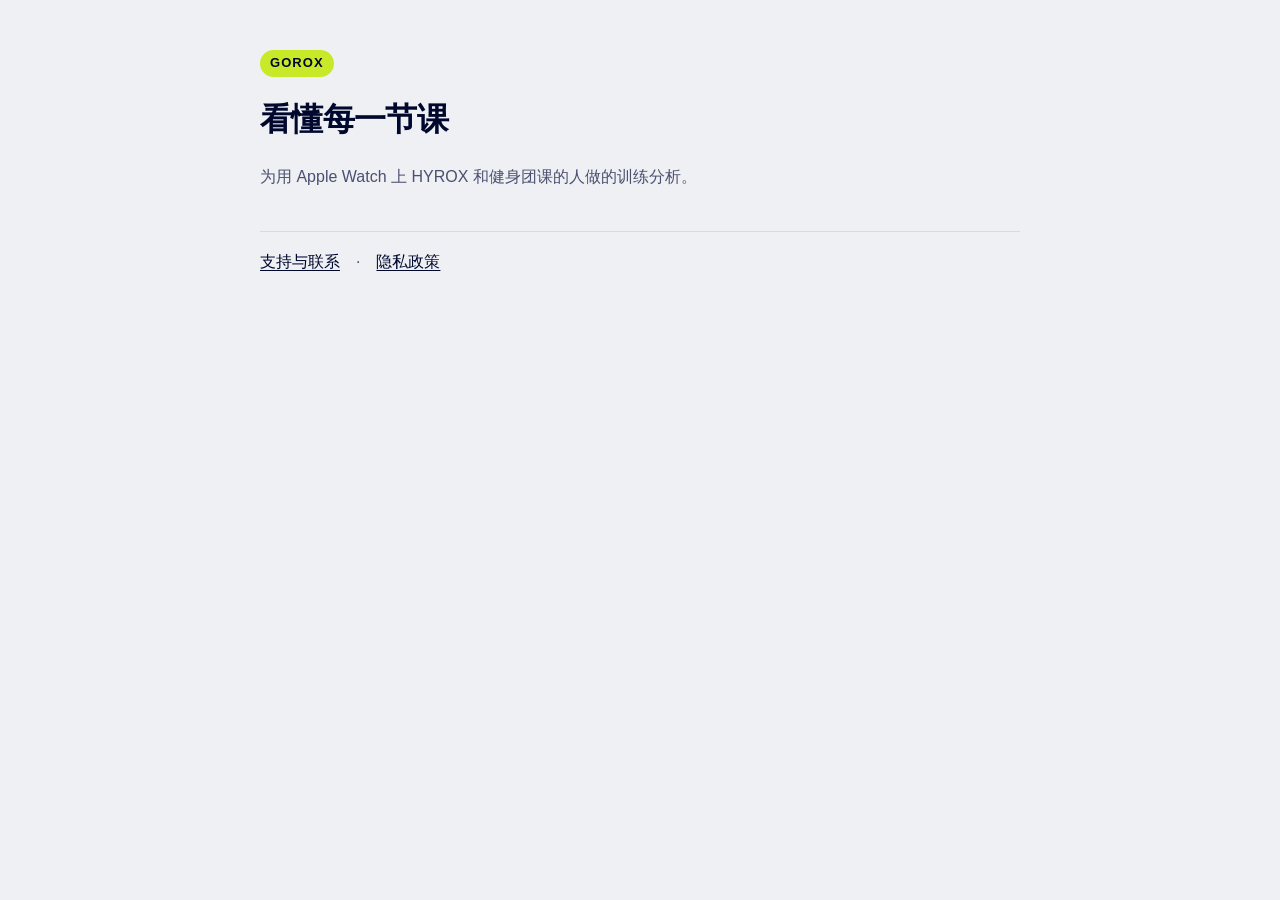
==== index.html @ 22835ec5 "GoRox 隐私政策与支持页" ====
<!doctype html>
<html lang="zh-CN">
<head>
<meta charset="utf-8"><meta name="viewport" content="width=device-width,initial-scale=1">
<title>GoRox</title><link rel="stylesheet" href="style.css">
</head>
<body><main>
<header><span class="mark">GOROX</span><h1>看懂每一节课</h1><p>为用 Apple Watch 上 HYROX 和健身团课的人做的训练分析。</p></header>
<p><a href="support.html">支持与联系</a>　·　<a href="privacy.html">隐私政策</a></p>
</main></body></html>
---- style.css ----
/* input: 无
   output: GoRox 公开网页 (隐私政策、支持页) 的样式
   pos: site/ — 发到 GitHub Pages, App Store 填的隐私和支持网址; 颜色同 App 品牌 */
:root{--bg:#EEF0F3;--card:#fff;--ink:#00082E;--muted:#4A5070;--line:#D6DAE2;--volt:#C8E928}
*{box-sizing:border-box}
body{margin:0;background:var(--bg);color:var(--ink);font:16px/1.75 -apple-system,BlinkMacSystemFont,"PingFang SC","Noto Sans CJK SC",sans-serif}
main{width:min(760px,calc(100% - 32px));margin:0 auto;padding:48px 0 72px}
header{padding-bottom:24px;border-bottom:1px solid var(--line)}
.mark{display:inline-block;background:var(--volt);color:var(--ink);font-weight:800;letter-spacing:.08em;padding:2px 10px;border-radius:999px;font-size:13px}
h1{margin:14px 0 6px;font-size:32px;letter-spacing:-.02em}
h2{margin:32px 0 8px;font-size:20px}
p,li{color:var(--muted)}
strong,a{color:var(--ink)}
a{text-underline-offset:3px}
ul{padding-left:22px}
.card{margin:22px 0;padding:16px 18px;border-radius:16px;background:var(--card)}
footer{margin-top:40px;padding-top:18px;border-top:1px solid var(--line);color:var(--muted);font-size:14px}
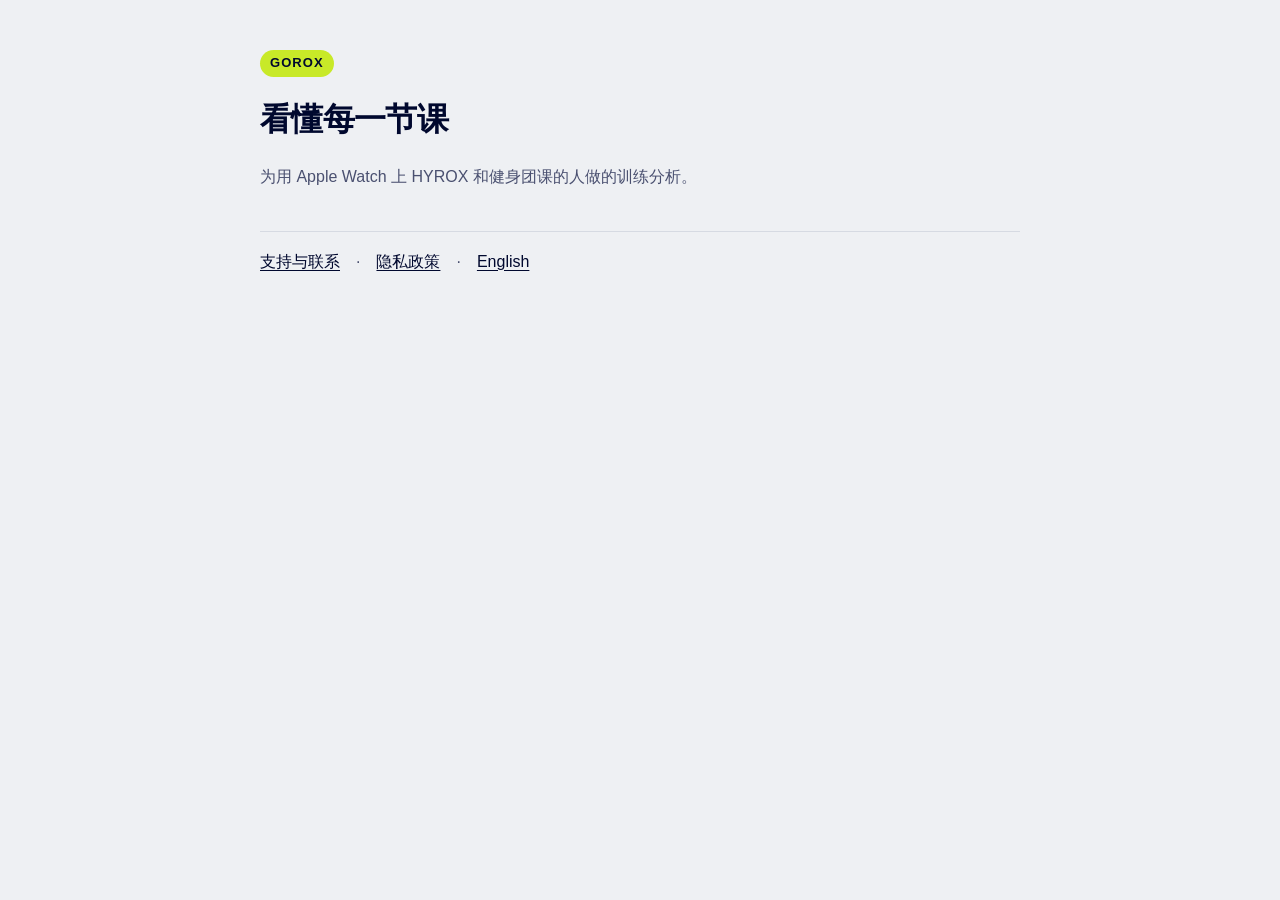
==== commit f9f0fb95: "隐私政策更新（2026-11-10）；补上英文页" ====
--- a/index.html
+++ b/index.html
@@ -6,5 +6,5 @@
 </head>
 <body><main>
 <header><span class="mark">GOROX</span><h1>看懂每一节课</h1><p>为用 Apple Watch 上 HYROX 和健身团课的人做的训练分析。</p></header>
-<p><a href="support.html">支持与联系</a>　·　<a href="privacy.html">隐私政策</a></p>
+<p><a href="support.html">支持与联系</a>　·　<a href="privacy.html">隐私政策</a>　·　<a href="en/index.html" lang="en">English</a></p>
 </main></body></html>
